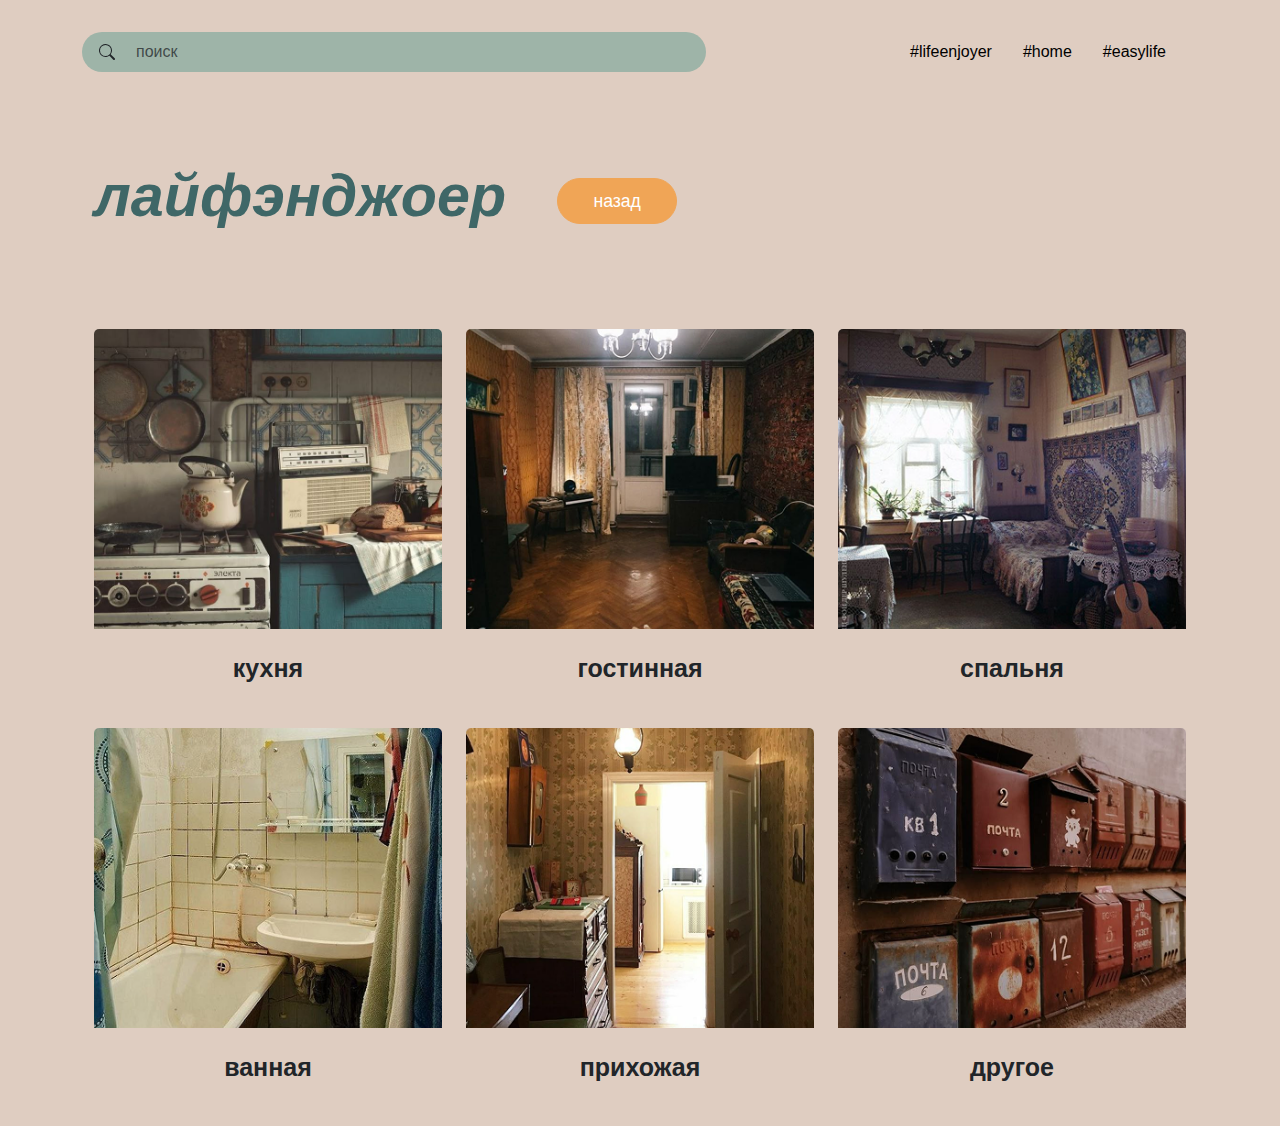
==== index.html @ c7a18bd9 "First Commit" ====
<!DOCTYPE html>
<html lang="en">
  <head>
    <meta charset="UTF-8" />
    <meta name="viewport" content="width=device-width, initial-scale=1.0" />
    <title>Responsive Bootstrap Page</title>
    <!-- Bootstrap CSS -->
    <link
      href="https://cdn.jsdelivr.net/npm/bootstrap@5.3.0/dist/css/bootstrap.min.css"
      rel="stylesheet"
    />
    <link href="style.css" rel="stylesheet" type="text/css" />
    <!-- Custom CSS -->
    <style></style>
  </head>
  <body>
    <!-- Navigation Bar -->
    <nav class="navbar mt-4 navbar-expand-lg navbar-dark">
      <div class="container">
        <button
          class="navbar-toggler"
          type="button"
          data-bs-toggle="collapse"
          data-bs-target="#navbarSupportedContent"
          aria-controls="navbarSupportedContent"
          aria-expanded="false"
          aria-label="Toggle navigation"
        >
          <span class="navbar-toggler-icon"></span>
        </button>

        <div class="collapse navbar-collapse" id="navbarSupportedContent">
          <div class="row w-100">
            <!-- Search Bar (7 columns on desktop) -->
            <div class="col-lg-7 col-md-12 search-form">
              <form class="d-flex">
                <div class="input-group custom-search-bar">
                  <span class="input-group-text search-icon">
                    <svg
                      xmlns="http://www.w3.org/2000/svg"
                      width="16"
                      height="16"
                      fill="currentColor"
                      class="bi bi-search"
                      viewBox="0 0 16 16"
                    >
                      <path
                        d="M11.742 10.344a6.5 6.5 0 1 0-1.397 1.398h-.001c.03.04.062.078.098.115l3.85 3.85a1 1 0 0 0 1.415-1.414l-3.85-3.85a1.007 1.007 0 0 0-.115-.1zM12 6.5a5.5 5.5 0 1 1-11 0 5.5 5.5 0 0 1 11 0z"
                      />
                    </svg>
                  </span>
                  <input
                    class="form-control search-input"
                    type="search"
                    placeholder="поиск"
                    aria-label="Search"
                    id="searchInput"
                  />
                  <button
                    class="btn search-btn"
                    type="submit"
                    id="searchButton"
                    style="display: none"
                  >
                    поиск
                  </button>
                </div>
              </form>
            </div>

            <!-- Navigation Links (5 columns on desktop) -->
            <div class="col-lg-5 col-md-12 nav-links">
              <ul class="navbar-nav">
                <li class="nav-item">
                  <a class="nav-link" href="#">#lifeenjoyer</a>
                </li>
                <li class="nav-item">
                  <a class="nav-link" href="#">#home</a>
                </li>
                <li class="nav-item">
                  <a class="nav-link" href="#">#easylife</a>
                </li>
              </ul>
            </div>
          </div>
        </div>
      </div>
    </nav>

    <!-- Page Content -->
    <div class="container title_section mt-4">
      <div class="container mt-4 mb-5">
        <div
          class="d-flex flex-column flex-md-row align-items-center align-items-md-baseline"
        >
          <h1 class="mb-3 mb-md-0 me-md-3">лайфэнджоер</h1>
          <a href="#" class="btn btn-custom-orange">назад</a>
        </div>
      </div>

      <div class="container mt-4 photos_section">
        <div class="row">
          <!-- Image 1 -->
          <div class="col-md-4 mb-4">
            <div class="card border-0">
              <img
                src="img/card1.png"
                class="card-img-top img-fluid"
                alt="Image 1"
              />
              <div class="card-body text-center">
                <p class="card-text">кухня</p>
              </div>
            </div>
          </div>

          <!-- Image 2 -->
          <div class="col-md-4 mb-4">
            <div class="card border-0">
              <img
                src="img/card2.png"
                class="card-img-top img-fluid"
                alt="Image 2"
              />
              <div class="card-body text-center">
                <p class="card-text">гостинная</p>
              </div>
            </div>
          </div>

          <!-- Image 3 -->
          <div class="col-md-4 mb-4">
            <div class="card border-0">
              <img
                src="img/card3.png"
                class="card-img-top img-fluid"
                alt="Image 3"
              />
              <div class="card-body text-center">
                <p class="card-text">спальня</p>
              </div>
            </div>
          </div>
        </div>

        <!-- Second Row (if needed) -->
        <div class="row">
          <!-- Image 4 -->
          <div class="col-md-4 mb-4">
            <div class="card border-0">
              <img
                src="img/card4.png"
                class="card-img-top img-fluid"
                alt="Image 4"
              />
              <div class="card-body text-center">
                <p class="card-text">ванная</p>
              </div>
            </div>
          </div>

          <!-- Image 5 -->
          <div class="col-md-4 mb-4">
            <div class="card border-0">
              <img
                src="img/card5.png"
                class="card-img-top img-fluid"
                alt="Image 5"
              />
              <div class="card-body text-center">
                <p class="card-text">прихожая</p>
              </div>
            </div>
          </div>

          <!-- Image 6 -->
          <div class="col-md-4 mb-4">
            <div class="card border-0">
              <img
                src="img/card6.png"
                class="card-img-top img-fluid"
                alt="Image 6"
              />
              <div class="card-body text-center">
                <p class="card-text">другое</p>
              </div>
            </div>
          </div>
        </div>
      </div>
    </div>

    <script src="script.js"></script>
    <!-- Bootstrap JS Bundle with Popper -->
    <script src="https://cdn.jsdelivr.net/npm/bootstrap@5.3.0/dist/js/bootstrap.bundle.min.js"></script>
  </body>
</html>
---- style.css ----
:root {
    --bg-color: #DFCDC1;
    --green: #9EB4A8;
    --font-color: black;
    --title-color: #3F6767;
    --btn-bg: #F0A556;
    --btn-bg-hover: #b57735;
}

body {
    font-family: Arial, sans-serif;
    margin: 0;
    padding: 0;
    background-color:  var(--bg-color);
    color: #333;
}

.navbar-brand {
    font-weight: bold;
}
.search-form {
    padding-right: 15px;
}
.nav-links {
    display: flex;
    justify-content: flex-end;
   
}
.nav-link {
    margin-left: 15px;
    color:var(--font-color);
}
/* Mobile adjustments */
@media (max-width: 991.98px) {
    .search-form {
        padding-right: 0;
        margin-bottom: 10px; 

       
    }
    .nav-links {
        justify-content: flex-start;
        margin-top: 10px;
    }
    .nav-link {
        margin-left: 0;
        margin-right: 15px;
    }
}

/* Search Bar Styling */
.custom-search-bar {
    background-color:  var(--green);
    border-radius: 25px !important; /* More rounded corners */
    padding: 2px;
    border: none;
    overflow: hidden; /* Ensures child elements respect the border radius */
}

.search-icon {
    background-color: transparent !important;
    border: none !important;
    padding-left: 15px; /* Add some padding to the icon */
}

.search-input {
    background-color: transparent;
    border: none !important;
    box-shadow: none !important;
    padding-left: 10px; /* Adjust input padding */
}

.search-input:focus {
    box-shadow: none;
    background-color: rgba(255,255,255,0.2);
}

.search-btn {
    background-color: var(--green);
    color: rgb(0, 0, 0);
    border: none;
    transition: all 0.3s ease;
    border-top-right-radius: 25px !important;
    border-bottom-right-radius: 25px !important;
    padding-right: 20px;
}

.search-btn:hover {
    background-color: #687E7A;
    color: white;
}


.title_section{
    padding-top:2em;
}


/* Custom orange button with hover effects */
.btn-custom-orange {
    background-color: var(--btn-bg);
    position:relative;
    border-color: var(--btn-bg);
    border-radius:50px;
    color: white;
    font-weight: 500;
    transition: all 0.3s ease;
    margin-left:2em;
    font-size: 1.1rem;
    padding: 0.5em 2em;
    top:-0.5em !important;
    
}
.btn-custom-orange:hover {
    background-color: var( --btn-bg-hover);
    border-color: var( --btn-bg-hover);
    color: white;
    transform: translateY(-1px);
    box-shadow: 0 4px 8px rgba(0,0,0,0.1);
}

.title_section h1{
    color: var(--title-color);

    font-weight: bold !important;
    font-style: italic;

    font-size: calc(2.5rem + 1.5vw);
    line-height: 1.2;
}

@media (max-width: 768px) {
    /* Mobile-specific adjustments */
    .btn-custom-orange {
        padding: 0.5rem 1rem !important;
        font-size: 0.9rem;
    }
}

.card {
    transition: transform 0.3s ease;
}
.card:hover {
    transform: translateY(-5px);
}
.card-img-top {

    object-fit: cover;
    height: 300px;
}
.card-text {
    margin-top: 5px;
    font-weight: 600;
    font-size:25px;
}

.photos_section{
    padding-top:3em;
}
.card-body {
    background-color:var(--bg-color);
}
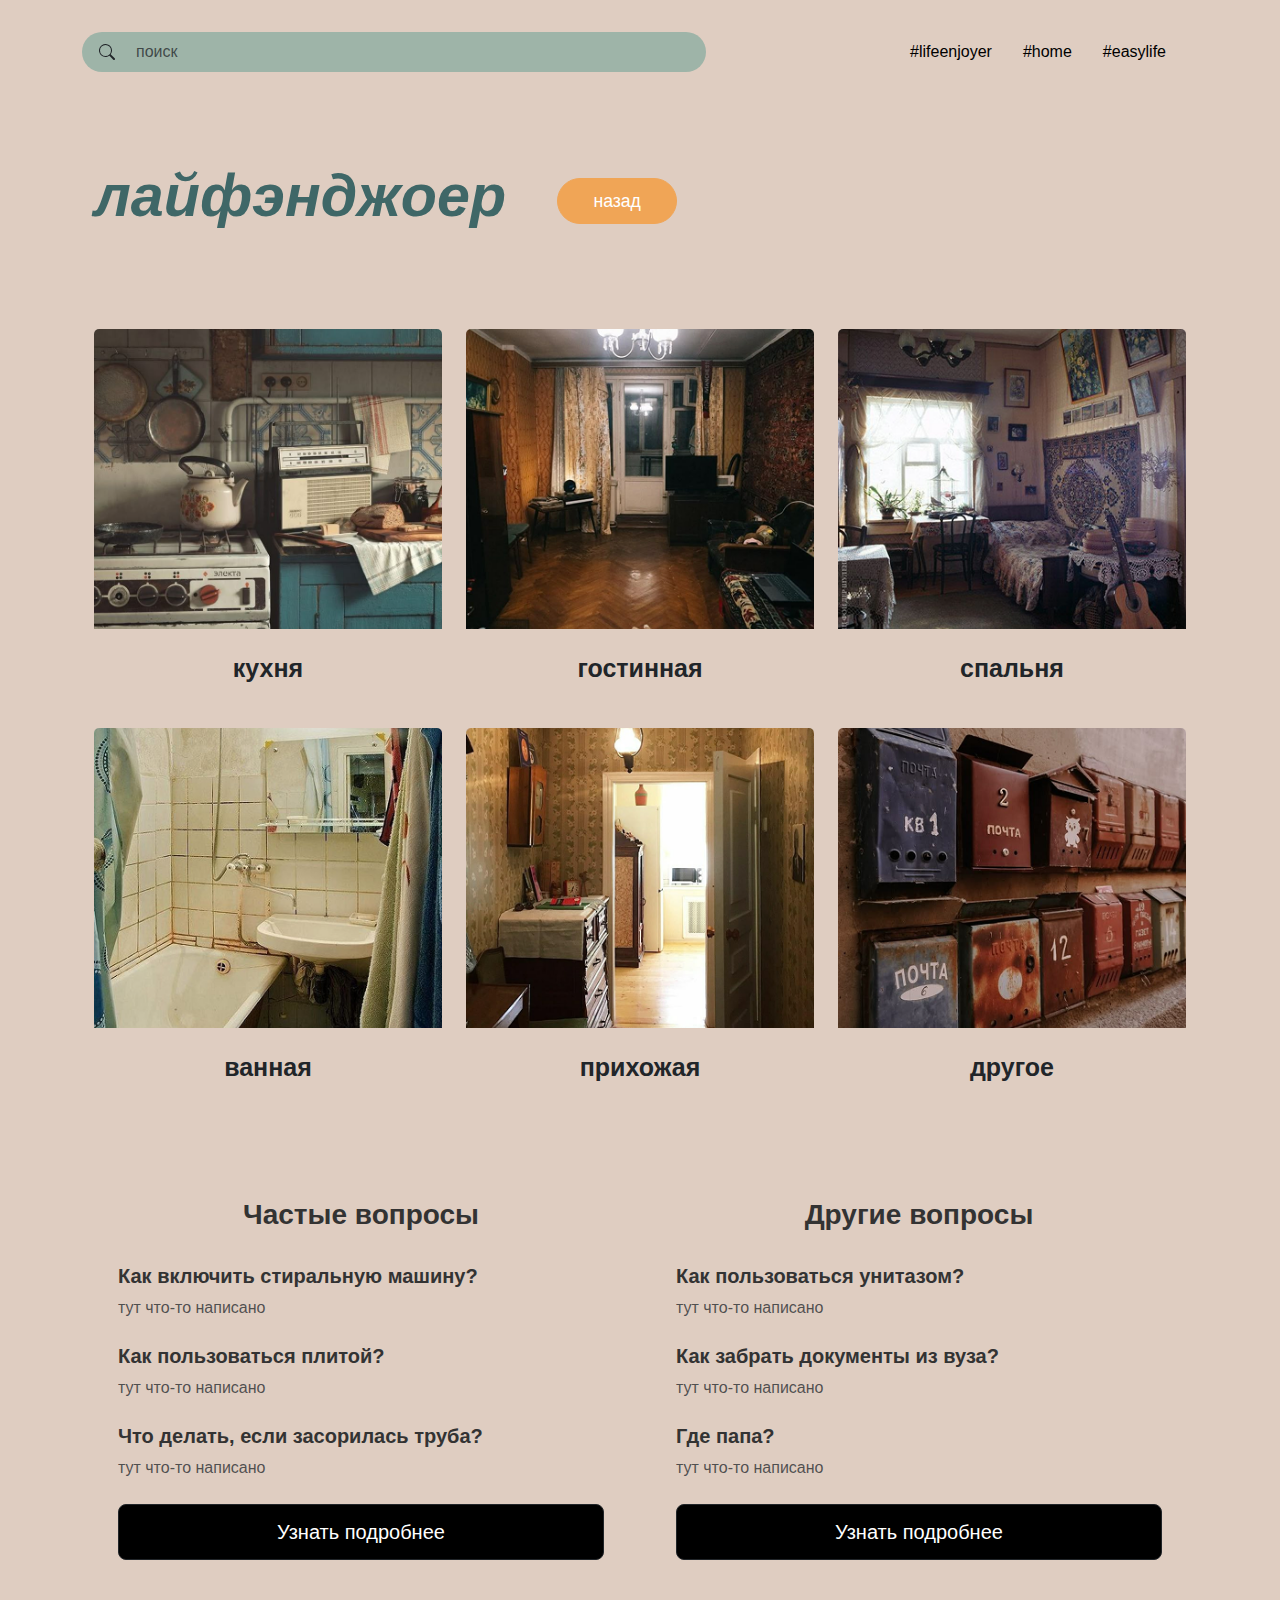
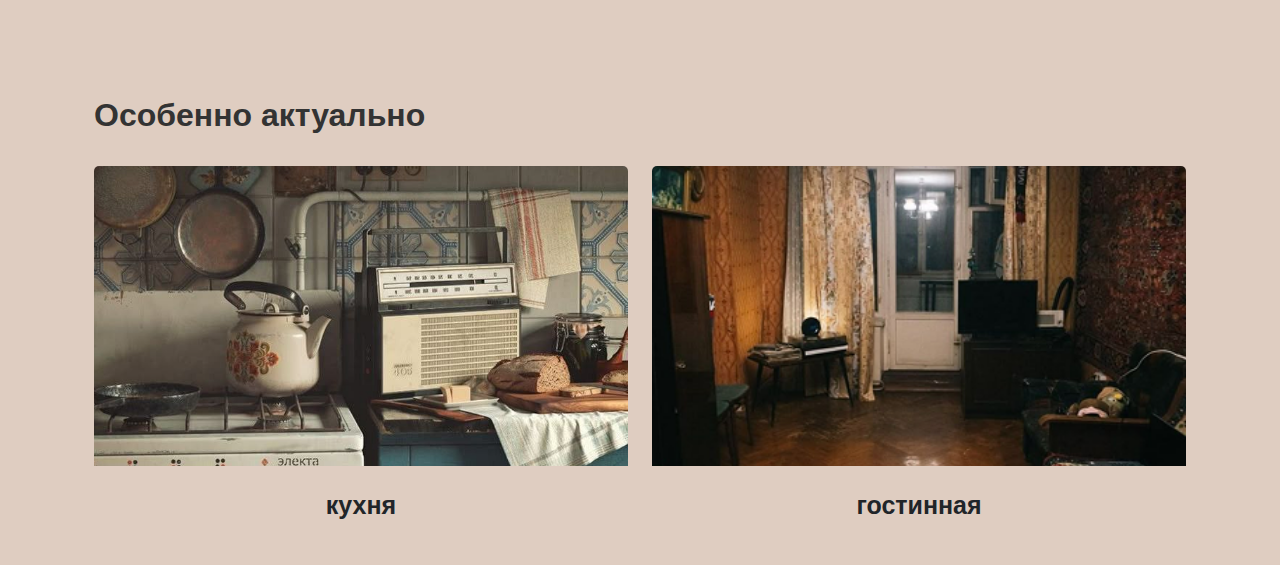
==== commit d666dc69: "new updates" ====
--- a/index.html
+++ b/index.html
@@ -3,7 +3,7 @@
   <head>
     <meta charset="UTF-8" />
     <meta name="viewport" content="width=device-width, initial-scale=1.0" />
-    <title>Responsive Bootstrap Page</title>
+    <title>Page</title>
     <!-- Bootstrap CSS -->
     <link
       href="https://cdn.jsdelivr.net/npm/bootstrap@5.3.0/dist/css/bootstrap.min.css"
@@ -89,105 +89,209 @@
 
     <!-- Page Content -->
     <div class="container title_section mt-4">
-      <div class="container mt-4 mb-5">
-        <div
-          class="d-flex flex-column flex-md-row align-items-center align-items-md-baseline"
-        >
-          <h1 class="mb-3 mb-md-0 me-md-3">лайфэнджоер</h1>
-          <a href="#" class="btn btn-custom-orange">назад</a>
-        </div>
-      </div>
-
-      <div class="container mt-4 photos_section">
-        <div class="row">
-          <!-- Image 1 -->
-          <div class="col-md-4 mb-4">
-            <div class="card border-0">
-              <img
-                src="img/card1.png"
-                class="card-img-top img-fluid"
-                alt="Image 1"
-              />
-              <div class="card-body text-center">
-                <p class="card-text">кухня</p>
-              </div>
-            </div>
-          </div>
-
-          <!-- Image 2 -->
-          <div class="col-md-4 mb-4">
-            <div class="card border-0">
-              <img
-                src="img/card2.png"
-                class="card-img-top img-fluid"
-                alt="Image 2"
-              />
-              <div class="card-body text-center">
-                <p class="card-text">гостинная</p>
-              </div>
-            </div>
-          </div>
-
-          <!-- Image 3 -->
-          <div class="col-md-4 mb-4">
-            <div class="card border-0">
-              <img
-                src="img/card3.png"
-                class="card-img-top img-fluid"
-                alt="Image 3"
-              />
-              <div class="card-body text-center">
-                <p class="card-text">спальня</p>
-              </div>
-            </div>
-          </div>
-        </div>
-
-        <!-- Second Row (if needed) -->
-        <div class="row">
-          <!-- Image 4 -->
-          <div class="col-md-4 mb-4">
-            <div class="card border-0">
-              <img
-                src="img/card4.png"
-                class="card-img-top img-fluid"
-                alt="Image 4"
-              />
-              <div class="card-body text-center">
-                <p class="card-text">ванная</p>
-              </div>
-            </div>
-          </div>
-
-          <!-- Image 5 -->
-          <div class="col-md-4 mb-4">
-            <div class="card border-0">
-              <img
-                src="img/card5.png"
-                class="card-img-top img-fluid"
-                alt="Image 5"
-              />
-              <div class="card-body text-center">
-                <p class="card-text">прихожая</p>
-              </div>
-            </div>
-          </div>
-
-          <!-- Image 6 -->
-          <div class="col-md-4 mb-4">
-            <div class="card border-0">
-              <img
-                src="img/card6.png"
-                class="card-img-top img-fluid"
-                alt="Image 6"
-              />
-              <div class="card-body text-center">
-                <p class="card-text">другое</p>
-              </div>
-            </div>
-          </div>
-        </div>
-      </div>
+      <section class="">
+        <div class="container mt-4 mb-5">
+          <div
+            class="d-flex flex-column flex-md-row align-items-center align-items-md-baseline"
+          >
+            <h1 class="mb-3 mb-md-0 me-md-3">лайфэнджоер</h1>
+            <a href="#" class="btn btn-custom-orange">назад</a>
+          </div>
+        </div>
+      </section>
+
+      <section class="">
+        <div class="container mt-4 photos_section">
+          <div class="row">
+            <!-- Image 1 -->
+            <div class="col-md-4 mb-4">
+              <div class="card border-0">
+                <img
+                  src="img/card1.png"
+                  class="card-img-top img-fluid"
+                  alt="Image 1"
+                />
+                <div class="card-body text-center">
+                  <p class="card-text">кухня</p>
+                </div>
+              </div>
+            </div>
+
+            <!-- Image 2 -->
+            <div class="col-md-4 mb-4">
+              <div class="card border-0">
+                <img
+                  src="img/card2.png"
+                  class="card-img-top img-fluid"
+                  alt="Image 2"
+                />
+                <div class="card-body text-center">
+                  <p class="card-text">гостинная</p>
+                </div>
+              </div>
+            </div>
+
+            <!-- Image 3 -->
+            <div class="col-md-4 mb-4">
+              <div class="card border-0">
+                <img
+                  src="img/card3.png"
+                  class="card-img-top img-fluid"
+                  alt="Image 3"
+                />
+                <div class="card-body text-center">
+                  <p class="card-text">спальня</p>
+                </div>
+              </div>
+            </div>
+          </div>
+
+          <!-- Second Row (if needed) -->
+          <div class="row">
+            <!-- Image 4 -->
+            <div class="col-md-4 mb-4">
+              <div class="card border-0">
+                <img
+                  src="img/card4.png"
+                  class="card-img-top img-fluid"
+                  alt="Image 4"
+                />
+                <div class="card-body text-center">
+                  <p class="card-text">ванная</p>
+                </div>
+              </div>
+            </div>
+
+            <!-- Image 5 -->
+            <div class="col-md-4 mb-4">
+              <div class="card border-0">
+                <img
+                  src="img/card5.png"
+                  class="card-img-top img-fluid"
+                  alt="Image 5"
+                />
+                <div class="card-body text-center">
+                  <p class="card-text">прихожая</p>
+                </div>
+              </div>
+            </div>
+
+            <!-- Image 6 -->
+            <div class="col-md-4 mb-4">
+              <div class="card border-0">
+                <img
+                  src="img/card6.png"
+                  class="card-img-top img-fluid"
+                  alt="Image 6"
+                />
+                <div class="card-body text-center">
+                  <p class="card-text">другое</p>
+                </div>
+              </div>
+            </div>
+          </div>
+        </div>
+      </section>
+
+      <section>
+        <div class="container mt-5">
+          <div class="row">
+            <!-- Column 1 -->
+            <div class="col-md-6 mb-4">
+              <div class="faq-column p-4">
+                <h3 class="mb-4 text-center pb-2">Частые вопросы</h3>
+
+                <!-- Question 1 -->
+                <div class="faq-item mb-4">
+                  <h5>Как включить стиральную машину?</h5>
+                  <p class="text-muted">тут что-то написано</p>
+                </div>
+
+                <!-- Question 2 -->
+                <div class="faq-item mb-4">
+                  <h5>Как пользоваться плитой?</h5>
+                  <p class="text-muted">тут что-то написано</p>
+                </div>
+
+                <!-- Question 3 -->
+                <div class="faq-item mb-4">
+                  <h5>Что делать, если засорилась труба?</h5>
+                  <p class="text-muted">тут что-то написано</p>
+                </div>
+
+                <button class="btn btn-dark btn-lg w-100">
+                  Узнать подробнее
+                </button>
+              </div>
+            </div>
+
+            <!-- Column 2 -->
+            <div class="col-md-6 mb-4">
+              <div class="faq-column p-4">
+                <h3 class="mb-4 text-center pb-2">Другие вопросы</h3>
+
+                <!-- Question 1 -->
+                <div class="faq-item mb-4">
+                  <h5>Как пользоваться унитазом?</h5>
+                  <p class="text-muted">тут что-то написано</p>
+                </div>
+
+                <!-- Question 2 -->
+                <div class="faq-item mb-4">
+                  <h5>Как забрать документы из вуза?</h5>
+                  <p class="text-muted">тут что-то написано</p>
+                </div>
+
+                <!-- Question 3 -->
+                <div class="faq-item mb-4">
+                  <h5>Где папа?</h5>
+                  <p class="text-muted">тут что-то написано</p>
+                </div>
+
+                <button class="btn btn-dark btn-lg w-100">
+                  Узнать подробнее
+                </button>
+              </div>
+            </div>
+          </div>
+        </div>
+      </section>
+
+      <section class="">
+        <div class="container mt-4 active_section">
+          <div class="row">
+            <h2>Особенно актуально</h2>
+            <!-- Image 1 -->
+            <div class="col-md-6 mb-4">
+              <div class="card border-0">
+                <img
+                  src="img/card1.png"
+                  class="card-img-top img-fluid"
+                  alt="Image 1"
+                />
+                <div class="card-body text-center">
+                  <p class="card-text">кухня</p>
+                </div>
+              </div>
+            </div>
+
+            <!-- Image 2 -->
+            <div class="col-md-6 mb-4">
+              <div class="card border-0">
+                <img
+                  src="img/card2.png"
+                  class="card-img-top img-fluid"
+                  alt="Image 2"
+                />
+                <div class="card-body text-center">
+                  <p class="card-text">гостинная</p>
+                </div>
+              </div>
+            </div>
+
+        </div>
+      </section>
+
     </div>
 
     <script src="script.js"></script>
--- a/style.css
+++ b/style.css
@@ -159,4 +159,39 @@
 }
 .card-body {
     background-color:var(--bg-color);
+}
+
+.faq-column h3{
+    font-weight: 600;
+}
+
+.faq-column h5{
+    font-weight: 600;
+}
+
+.faq-item:last-child {
+    border-bottom: none;
+}
+.btn-dark {
+    background-color: black;
+    padding: 0.75rem 0.1em;
+    font-weight: 500;
+    transition: all 0.3s ease;
+    transition:1s ease-in;
+}
+.btn-dark:hover {
+    background-color: #ffffff;
+    color:black;
+    transition:1s ease-out;
+    transform: translateY(-2px);
+}
+@media (max-width: 768px) {
+    .faq-column {
+        margin-bottom: 2rem;
+    }
+}
+.active_section h2{
+    font-weight: 600;
+    margin-top:2em;
+    margin-bottom:1em;
 }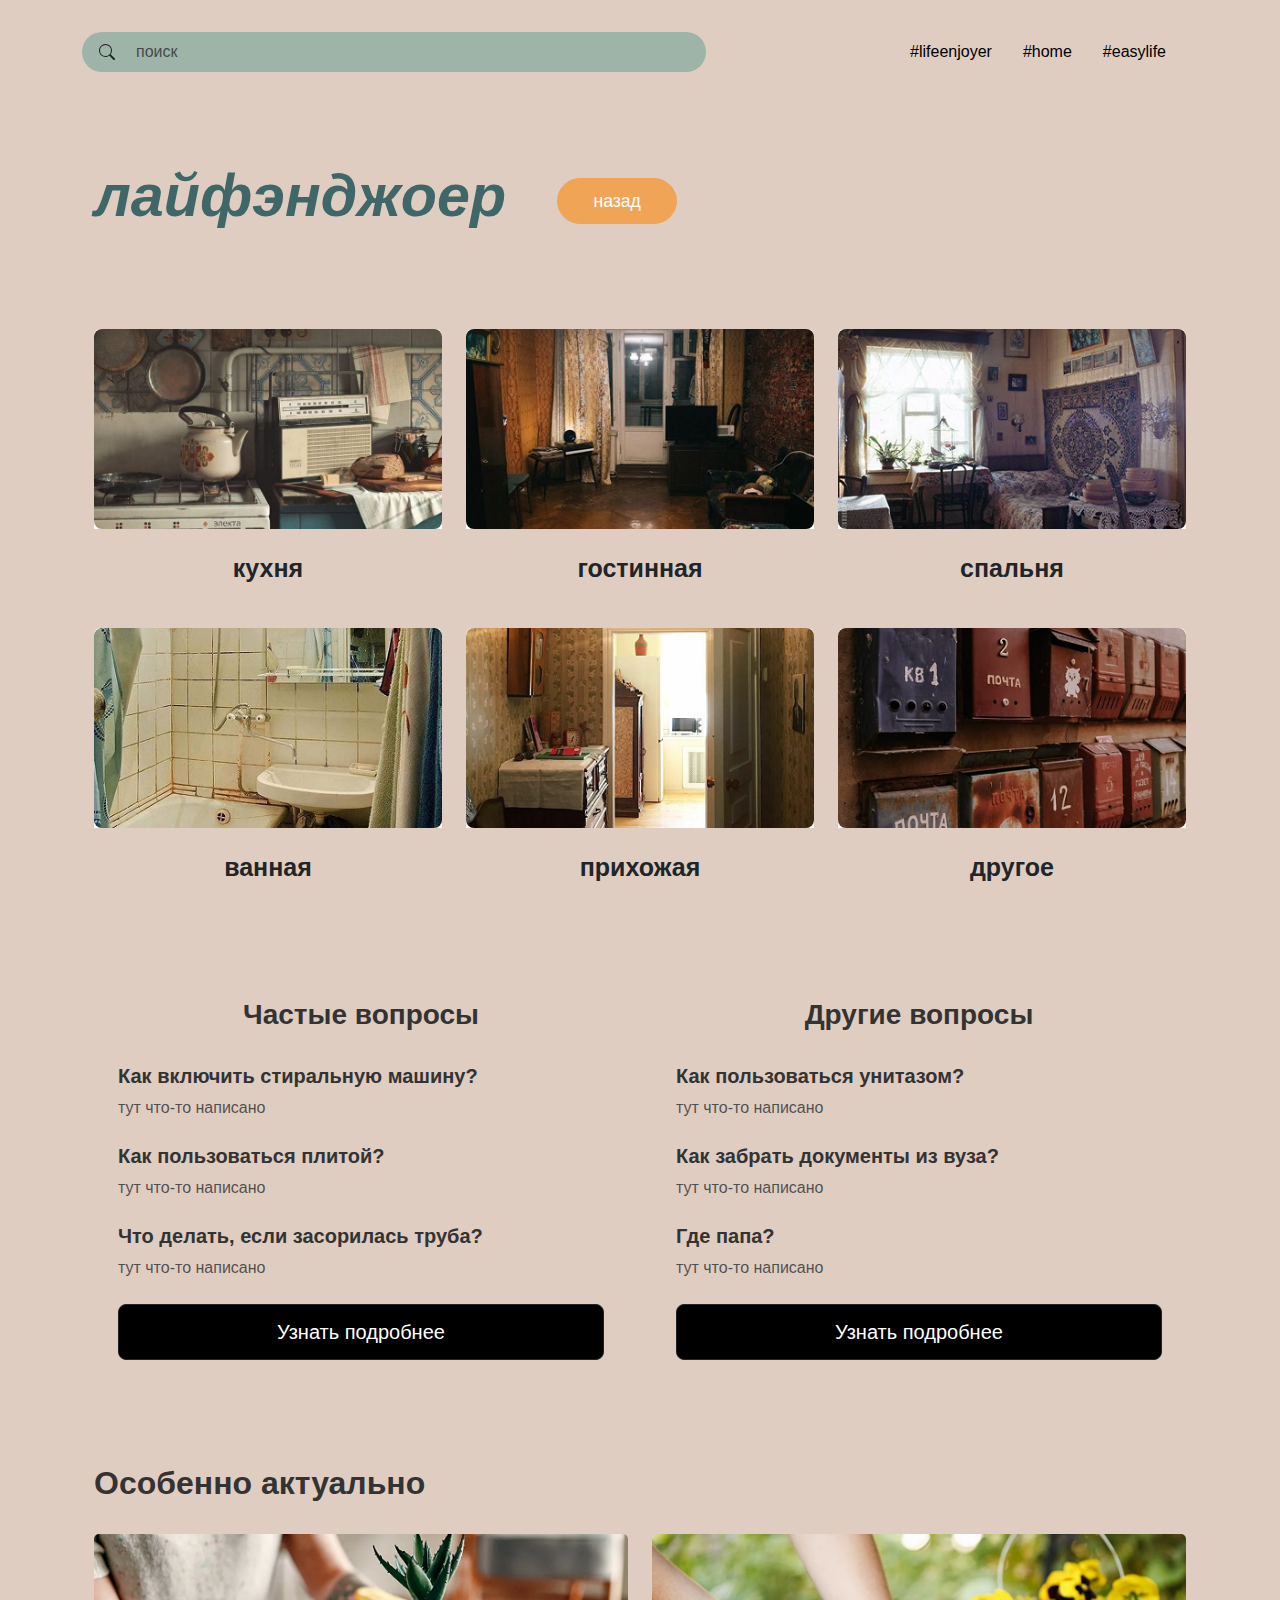
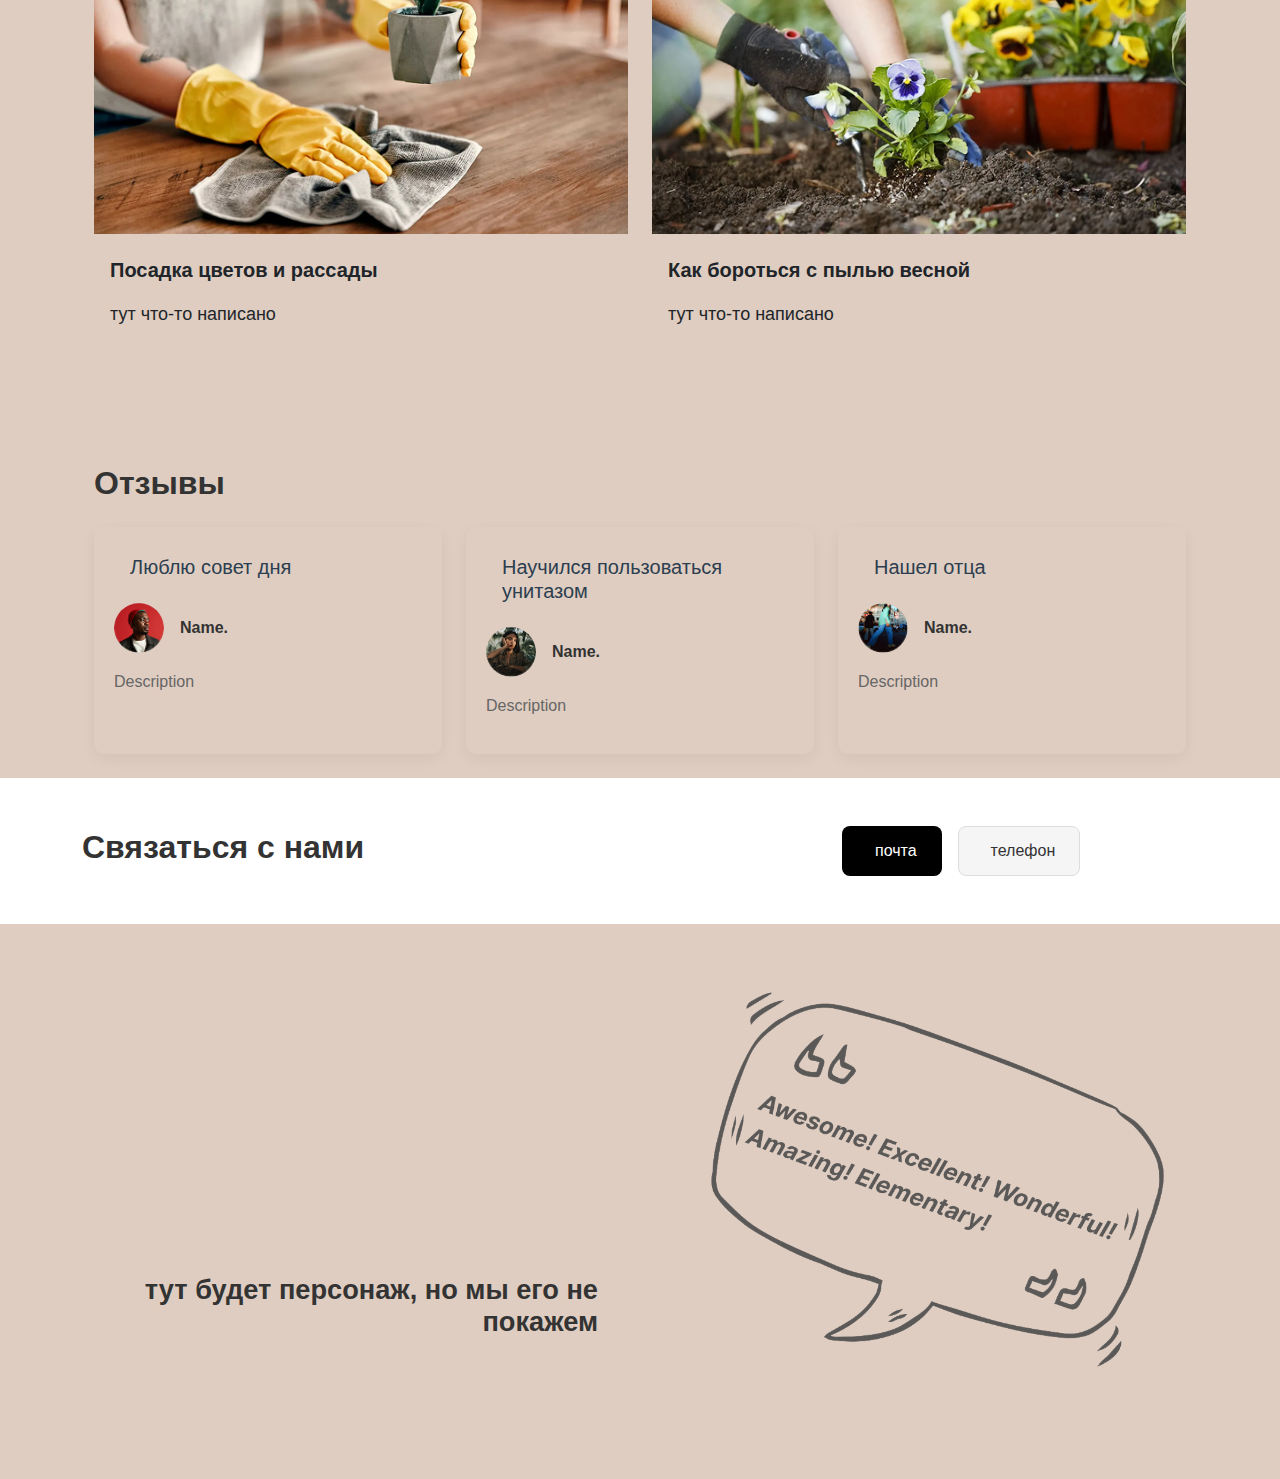
==== commit c769beaa: "Done Page" ====
--- a/index.html
+++ b/index.html
@@ -88,8 +88,8 @@
     </nav>
 
     <!-- Page Content -->
-    <div class="container title_section mt-4">
-      <section class="">
+    <div class="title_section mt-4">
+      <section class="container">
         <div class="container mt-4 mb-5">
           <div
             class="d-flex flex-column flex-md-row align-items-center align-items-md-baseline"
@@ -100,90 +100,63 @@
         </div>
       </section>
 
-      <section class="">
+      <section class="container photo-gallery">
         <div class="container mt-4 photos_section">
           <div class="row">
             <!-- Image 1 -->
-            <div class="col-md-4 mb-4">
-              <div class="card border-0">
-                <img
-                  src="img/card1.png"
-                  class="card-img-top img-fluid"
-                  alt="Image 1"
-                />
+            <div class="col-md-4 col-sm-6 col-6 mb-4">
+              <div class="card border-0">
+                <img src="img/card1.png" class="card-img-top img-fluid" alt="Кухня">
                 <div class="card-body text-center">
                   <p class="card-text">кухня</p>
                 </div>
               </div>
             </div>
-
+      
             <!-- Image 2 -->
-            <div class="col-md-4 mb-4">
-              <div class="card border-0">
-                <img
-                  src="img/card2.png"
-                  class="card-img-top img-fluid"
-                  alt="Image 2"
-                />
+            <div class="col-md-4 col-sm-6 col-6 mb-4">
+              <div class="card border-0">
+                <img src="img/card2.png" class="card-img-top img-fluid" alt="Гостинная">
                 <div class="card-body text-center">
                   <p class="card-text">гостинная</p>
                 </div>
               </div>
             </div>
-
+      
             <!-- Image 3 -->
-            <div class="col-md-4 mb-4">
-              <div class="card border-0">
-                <img
-                  src="img/card3.png"
-                  class="card-img-top img-fluid"
-                  alt="Image 3"
-                />
+            <div class="col-md-4 col-sm-6 col-6 mb-4">
+              <div class="card border-0">
+                <img src="img/card3.png" class="card-img-top img-fluid" alt="Спальня">
                 <div class="card-body text-center">
                   <p class="card-text">спальня</p>
                 </div>
               </div>
             </div>
-          </div>
-
-          <!-- Second Row (if needed) -->
-          <div class="row">
+      
             <!-- Image 4 -->
-            <div class="col-md-4 mb-4">
-              <div class="card border-0">
-                <img
-                  src="img/card4.png"
-                  class="card-img-top img-fluid"
-                  alt="Image 4"
-                />
+            <div class="col-md-4 col-sm-6 col-6 mb-4">
+              <div class="card border-0">
+                <img src="img/card4.png" class="card-img-top img-fluid" alt="Ванная">
                 <div class="card-body text-center">
                   <p class="card-text">ванная</p>
                 </div>
               </div>
             </div>
-
+      
             <!-- Image 5 -->
-            <div class="col-md-4 mb-4">
-              <div class="card border-0">
-                <img
-                  src="img/card5.png"
-                  class="card-img-top img-fluid"
-                  alt="Image 5"
-                />
+            <div class="col-md-4 col-sm-6 col-6 mb-4">
+              <div class="card border-0">
+                <img src="img/card5.png" class="card-img-top img-fluid" alt="Прихожая">
                 <div class="card-body text-center">
                   <p class="card-text">прихожая</p>
                 </div>
               </div>
             </div>
-
+      
             <!-- Image 6 -->
-            <div class="col-md-4 mb-4">
-              <div class="card border-0">
-                <img
-                  src="img/card6.png"
-                  class="card-img-top img-fluid"
-                  alt="Image 6"
-                />
+            <div class="col-md-4 col-sm-6 col-6 mb-4">
+              <div class="card border-0">
+                <img src="img/card6.png" class="card-img-top img-fluid" alt="Другое">
                 <div class="card-body text-center">
                   <p class="card-text">другое</p>
                 </div>
@@ -193,7 +166,7 @@
         </div>
       </section>
 
-      <section>
+      <section class="container">
         <div class="container mt-5">
           <div class="row">
             <!-- Column 1 -->
@@ -257,38 +230,139 @@
         </div>
       </section>
 
-      <section class="">
+      <section class="container">
         <div class="container mt-4 active_section">
           <div class="row">
             <h2>Особенно актуально</h2>
             <!-- Image 1 -->
-            <div class="col-md-6 mb-4">
+            <div class="col-md-6 col-sm-6 col-xs-6 mb-4">
               <div class="card border-0">
                 <img
-                  src="img/card1.png"
+                  src="img/card7.png"
                   class="card-img-top img-fluid"
                   alt="Image 1"
                 />
                 <div class="card-body text-center">
-                  <p class="card-text">кухня</p>
+                  <p class="card-text text-left">Посадка цветов и рассады</p>
+                  <p class="text-para">тут что-то написано</p>
                 </div>
               </div>
             </div>
 
             <!-- Image 2 -->
-            <div class="col-md-6 mb-4">
+            <div class="col-md-6 col-sm-6 col-xs-6 mb-4">
               <div class="card border-0">
                 <img
-                  src="img/card2.png"
+                  src="img/card8.png"
                   class="card-img-top img-fluid"
                   alt="Image 2"
                 />
                 <div class="card-body text-center">
-                  <p class="card-text">гостинная</p>
-                </div>
-              </div>
-            </div>
-
+                  <p class="card-text text-left">Как бороться с пылью весной</p>
+                  <p class="text-para">тут что-то написано</p>
+                </div>
+              </div>
+            </div>
+
+        </div>
+      </section>
+
+      <section class="container reviews-section">
+        <div class="container mt-5 active_section">
+          <div class="row">
+            <h2 class="mb-4">Отзывы</h2>
+            
+            <!-- Review Card 1 -->
+            <div class="col-lg-4 col-md-6 mb-4">
+              <div class="review-card card border-0 h-100">
+                <div class="card-header bg-transparent border-0">
+                  <h3 class="card-title">Люблю совет дня</h3>
+                </div>
+                <div class="card-body p-0">
+                  <div class="d-flex align-items-center mb-3">
+                    <img src="img/avatar1.png" class="review-avatar rounded-circle me-3" alt="Reviewer 1">
+                    <span class="review-name">Name.</span>
+                  </div>
+                  <p class="review-text">Description</p>
+                </div>
+              </div>
+            </div>
+      
+            <!-- Review Card 2 -->
+            <div class="col-lg-4 col-md-6 mb-4">
+              <div class="review-card card border-0 h-100">
+                <div class="card-header bg-transparent border-0">
+                  <h3 class="card-title">Научился пользоваться унитазом</h3>
+                </div>
+                <div class="card-body p-0">
+                  <div class="d-flex align-items-center mb-3">
+                    <img src="img/avatar2.png" class="review-avatar rounded-circle me-3" alt="Reviewer 2">
+                    <span class="review-name">Name.</span>
+                  </div>
+                  <p class="review-text">Description</p>
+                </div>
+              </div>
+            </div>
+      
+            <!-- Review Card 3 -->
+            <div class="col-lg-4 col-md-6 mb-4">
+              <div class="review-card card border-0 h-100">
+                <div class="card-header bg-transparent border-0">
+                  <h3 class="card-title">Нашел отца</h3>
+                </div>
+                <div class="card-body p-0">
+                  <div class="d-flex align-items-center mb-3">
+                    <img src="img/avatar3.png" class="review-avatar rounded-circle me-3" alt="Reviewer 3">
+                    <span class="review-name">Name.</span>
+                  </div>
+                  <p class="review-text">Description</p>
+                </div>
+              </div>
+            </div>
+          </div>
+        </div>
+      </section>
+
+      <section class="contact-section py-5">
+        <div class="container">
+          <div class="row align-items-center">
+            <!-- Left Side - Text -->
+            <div class="col-md-8 mb-4 mb-md-0">
+              <h2 class="contact-heading">Связаться с нами</h2>
+            </div>
+            
+            <!-- Right Side - Buttons -->
+            <div class="col-md-4">
+              <div class="d-flex flex-column flex-sm-row gap-3">
+                <!-- Email Button -->
+                <a href="mailto:example@domain.com" class="btn btn-email">
+                  <i class="fas fa-envelope me-2"></i>почта
+                </a>
+                
+                <!-- Phone Button -->
+                <a href="tel:+1234567890" class="btn btn-phone">
+                  <i class="fas fa-phone-alt me-2"></i>телефон
+                </a>
+              </div>
+            </div>
+          </div>
+
+        </div>
+      </section>
+
+      <section class="character-section py-5">
+        <div class="container">
+          <div class="row align-items-center">
+            <!-- Text Column -->
+            <div class="col-md-6 order-md-1 order-2">
+              <h2 class="character-text">тут будет персонаж, но мы его не покажем</h2>
+            </div>
+            
+            <!-- Image Column -->
+            <div class="col-md-6 order-md-2 order-1 mb-4 mb-md-0">
+              <img src="img/banner.png" class="character-banner img-fluid" alt="Promotional banner">
+            </div>
+          </div>
         </div>
       </section>
 
--- a/style.css
+++ b/style.css
@@ -1,197 +1,368 @@
 :root {
-    --bg-color: #DFCDC1;
-    --green: #9EB4A8;
-    --font-color: black;
-    --title-color: #3F6767;
-    --btn-bg: #F0A556;
-    --btn-bg-hover: #b57735;
+  --bg-color: #dfcdc1;
+  --green: #9eb4a8;
+  --font-color: black;
+  --title-color: #3f6767;
+  --btn-bg: #f0a556;
+  --btn-bg-hover: #b57735;
 }
 
 body {
-    font-family: Arial, sans-serif;
-    margin: 0;
-    padding: 0;
-    background-color:  var(--bg-color);
-    color: #333;
+  font-family: Arial, sans-serif;
+  margin: 0;
+  padding: 0;
+  background-color: var(--bg-color);
+  color: #333;
 }
 
 .navbar-brand {
-    font-weight: bold;
+  font-weight: bold;
 }
 .search-form {
-    padding-right: 15px;
+  padding-right: 15px;
 }
 .nav-links {
-    display: flex;
-    justify-content: flex-end;
-   
+  display: flex;
+  justify-content: flex-end;
 }
 .nav-link {
-    margin-left: 15px;
-    color:var(--font-color);
-}
+  margin-left: 15px;
+  color: var(--font-color);
+}
+
+/* Search Bar Styling */
+.custom-search-bar {
+  background-color: var(--green);
+  border-radius: 25px !important; /* More rounded corners */
+  padding: 2px;
+  border: none;
+  overflow: hidden; /* Ensures child elements respect the border radius */
+}
+
+.search-icon {
+  background-color: transparent !important;
+  border: none !important;
+  padding-left: 15px; /* Add some padding to the icon */
+}
+
+.search-input {
+  background-color: transparent;
+  border: none !important;
+  box-shadow: none !important;
+  padding-left: 10px; /* Adjust input padding */
+}
+
+.search-input:focus {
+  box-shadow: none;
+  background-color: rgba(255, 255, 255, 0.2);
+}
+
+.search-btn {
+  background-color: var(--green);
+  color: rgb(0, 0, 0);
+  border: none;
+  transition: all 0.3s ease;
+  border-top-right-radius: 25px !important;
+  border-bottom-right-radius: 25px !important;
+  padding-right: 20px;
+}
+
+.search-btn:hover {
+  background-color: #687e7a;
+  color: white;
+}
+
+.title_section {
+  padding-top: 2em;
+}
+
+/* Custom orange button with hover effects */
+.btn-custom-orange {
+  background-color: var(--btn-bg);
+  position: relative;
+  border-color: var(--btn-bg);
+  border-radius: 50px;
+  color: white;
+  font-weight: 500;
+  transition: all 0.3s ease;
+  margin-left: 2em;
+  font-size: 1.1rem;
+  padding: 0.5em 2em;
+  top: -0.5em !important;
+}
+.btn-custom-orange:hover {
+  background-color: var(--btn-bg-hover);
+  border-color: var(--btn-bg-hover);
+  color: white;
+  transform: translateY(-1px);
+  box-shadow: 0 4px 8px rgba(0, 0, 0, 0.1);
+}
+
 /* Mobile adjustments */
 @media (max-width: 991.98px) {
-    .search-form {
-        padding-right: 0;
-        margin-bottom: 10px; 
-
-       
-    }
-    .nav-links {
-        justify-content: flex-start;
-        margin-top: 10px;
-    }
-    .nav-link {
-        margin-left: 0;
-        margin-right: 15px;
-    }
-}
-
-/* Search Bar Styling */
-.custom-search-bar {
-    background-color:  var(--green);
-    border-radius: 25px !important; /* More rounded corners */
-    padding: 2px;
-    border: none;
-    overflow: hidden; /* Ensures child elements respect the border radius */
-}
-
-.search-icon {
-    background-color: transparent !important;
-    border: none !important;
-    padding-left: 15px; /* Add some padding to the icon */
-}
-
-.search-input {
-    background-color: transparent;
-    border: none !important;
-    box-shadow: none !important;
-    padding-left: 10px; /* Adjust input padding */
-}
-
-.search-input:focus {
-    box-shadow: none;
-    background-color: rgba(255,255,255,0.2);
-}
-
-.search-btn {
-    background-color: var(--green);
-    color: rgb(0, 0, 0);
-    border: none;
-    transition: all 0.3s ease;
-    border-top-right-radius: 25px !important;
-    border-bottom-right-radius: 25px !important;
-    padding-right: 20px;
-}
-
-.search-btn:hover {
-    background-color: #687E7A;
+  .search-form {
+    padding-right: 0;
+    margin-bottom: 10px;
+  }
+  .navbar-dark {
+    position: relative;
+    background-color: var(--title-color);
     color: white;
-}
-
-
-.title_section{
-    padding-top:2em;
-}
-
-
-/* Custom orange button with hover effects */
-.btn-custom-orange {
-    background-color: var(--btn-bg);
-    position:relative;
-    border-color: var(--btn-bg);
-    border-radius:50px;
+    top: -1.5em;
+  }
+  .nav-links {
+    justify-content: flex-start;
+    margin-top: 10px;
+  }
+  .nav-link {
+    margin-left: 0;
+    margin-right: 15px;
+  }
+
+  .btn-custom-orange {
+    position: relative;
+
+    border-radius: 10px;
     color: white;
     font-weight: 500;
     transition: all 0.3s ease;
-    margin-left:2em;
+
     font-size: 1.1rem;
     padding: 0.5em 2em;
-    top:-0.5em !important;
+    top: -0.5em !important;
+  }
+}
+
+.title_section h1 {
+  color: var(--title-color);
+
+  font-weight: bold !important;
+  font-style: italic;
+
+  font-size: calc(2.5rem + 1.5vw);
+  line-height: 1.2;
+}
+
+@media (max-width: 768px) {
+  /* Mobile-specific adjustments */
+  .btn-custom-orange {
+    padding: 0.5rem 1rem !important;
+    font-size: 0.9rem;
+  }
+}
+
+.card {
+  transition: transform 0.3s ease;
+}
+.card:hover {
+  transform: translateY(-5px);
+}
+.card-img-top {
+  object-fit: cover;
+  height: 300px;
+}
+.card-text {
+  margin-top: 5px;
+  font-weight: 600;
+  font-size: 25px;
+}
+
+.photos_section {
+  padding-top: 3em;
+}
+.card-body {
+  background-color: var(--bg-color);
+}
+
+.faq-column h3 {
+  font-weight: 600;
+}
+
+.faq-column h5 {
+  font-weight: 600;
+}
+
+.faq-item:last-child {
+  border-bottom: none;
+}
+.btn-dark {
+  background-color: black;
+  padding: 0.75rem 0.1em;
+  font-weight: 500;
+  transition: all 0.3s ease;
+  transition: 1s ease-in;
+}
+.btn-dark:hover {
+  background-color: #ffffff;
+  color: black;
+  transition: 1s ease-out;
+  transform: translateY(-2px);
+}
+@media (max-width: 768px) {
+  .faq-column {
+    margin-bottom: 2rem;
+  }
+}
+.active_section h2 {
+  font-weight: 600;
+  margin-top: 1em;
+  margin-bottom: 1em;
+}
+
+.active_section .card-text {
+  margin-top: 5px;
+  font-weight: 600;
+  text-align: left;
+  font-size: 20px;
+}
+
+.active_section .text-para {
+  text-align: left;
+  font-size: 18px;
+}
+
+.reviews-section {
+}
+.review-card {
+  transition: transform 0.3s ease;
+  padding: 20px;
+  background: var(--bg-color);
+  border-radius: 10px !important;
+  box-shadow: 0 5px 15px rgba(0, 0, 0, 0.05);
+}
+.review-card:hover {
+  transform: translateY(-5px);
+}
+.review-avatar {
+  width: 50px;
+  height: 50px;
+  object-fit: cover;
+}
+.review-name {
+  font-weight: 600;
+  color: #333;
+}
+.review-text {
+  color: #666;
+  line-height: 1.6;
+}
+.card-title {
+  font-size: 1.25rem;
+  color: #2c3e50;
+  margin-bottom: 1rem;
+}
+@media (max-width: 767px) {
+  .review-card {
+    margin-bottom: 20px;
+  }
+}
+
+.photo-gallery .card {
+  transition: transform 0.3s ease;
+}
+.photo-gallery .card:hover {
+  transform: translateY(-5px);
+}
+.photo-gallery .card-img-top {
+  border-radius: 8px;
+  object-fit: cover;
+  height: 200px;
+}
+@media (max-width: 767px) {
+  .photo-gallery .card-img-top {
+    height: 150px;
+  }
+}
+
+
+.contact-section {
+  background-color: white;
+}
+
+.contact-heading {
+  font-size: 2rem;
+  font-weight: 600;
+  color: #333;
+}
+
+.btn-email {
+  background-color: #000;
+  color: white;
+  padding: 12px 24px;
+  border-radius: 8px;
+  font-weight: 500;
+  transition: all 0.3s ease;
+}
+
+.btn-email:hover {
+  background-color: #333;
+  color: white;
+  transform: translateY(-2px);
+}
+
+.btn-phone {
+  background-color: whitesmoke;
+  color: #333;
+  padding: 12px 24px;
+  border-radius: 8px;
+  font-weight: 500;
+  transition: all 0.3s ease;
+  border: 1px solid #ddd;
+}
+
+.btn-phone:hover {
+  background-color: #e8e8e8;
+  transform: translateY(-2px);
+}
+
+@media (max-width: 767px) {
+  .contact-heading {
+    font-size: 1.5rem;
+    text-align: center;
+  }
+
+  .d-flex {
+    justify-content: center;
+  }
+}
+.character-section {
+  }
+  
+  .character-text {
+    text-align: right;
+    margin-top: 10px;
+    padding: 30px;
+    font-size: 1.7rem;
+    font-weight: 600;
+  }
+  
+  .character-banner {
+    width: 100%;
+    max-width: 750px;
+    height: auto;
+    display: block;
+    margin-left: auto;
+  }
+  
+  @media (max-width: 767px) {
+    .character-text {
+      text-align: center;
+      margin-top: 2em !important;
+      padding: 0 15px;
+      font-size: 1.2rem;
+    }
     
-}
-.btn-custom-orange:hover {
-    background-color: var( --btn-bg-hover);
-    border-color: var( --btn-bg-hover);
-    color: white;
-    transform: translateY(-1px);
-    box-shadow: 0 4px 8px rgba(0,0,0,0.1);
-}
-
-.title_section h1{
-    color: var(--title-color);
-
-    font-weight: bold !important;
-    font-style: italic;
-
-    font-size: calc(2.5rem + 1.5vw);
-    line-height: 1.2;
-}
-
-@media (max-width: 768px) {
-    /* Mobile-specific adjustments */
-    .btn-custom-orange {
-        padding: 0.5rem 1rem !important;
-        font-size: 0.9rem;
+    .character-banner {
+      margin: 0 auto;
     }
-}
-
-.card {
-    transition: transform 0.3s ease;
-}
-.card:hover {
-    transform: translateY(-5px);
-}
-.card-img-top {
-
-    object-fit: cover;
-    height: 300px;
-}
-.card-text {
-    margin-top: 5px;
-    font-weight: 600;
-    font-size:25px;
-}
-
-.photos_section{
-    padding-top:3em;
-}
-.card-body {
-    background-color:var(--bg-color);
-}
-
-.faq-column h3{
-    font-weight: 600;
-}
-
-.faq-column h5{
-    font-weight: 600;
-}
-
-.faq-item:last-child {
-    border-bottom: none;
-}
-.btn-dark {
-    background-color: black;
-    padding: 0.75rem 0.1em;
-    font-weight: 500;
-    transition: all 0.3s ease;
-    transition:1s ease-in;
-}
-.btn-dark:hover {
-    background-color: #ffffff;
-    color:black;
-    transition:1s ease-out;
-    transform: translateY(-2px);
-}
-@media (max-width: 768px) {
-    .faq-column {
-        margin-bottom: 2rem;
+    
+    .row {
+      flex-direction: column-reverse;
     }
-}
-.active_section h2{
-    font-weight: 600;
-    margin-top:2em;
-    margin-bottom:1em;
-}+  }
+  
+  @media (min-width: 768px) {
+    .character-text {
+      margin-top: 8em;
+    }
+  }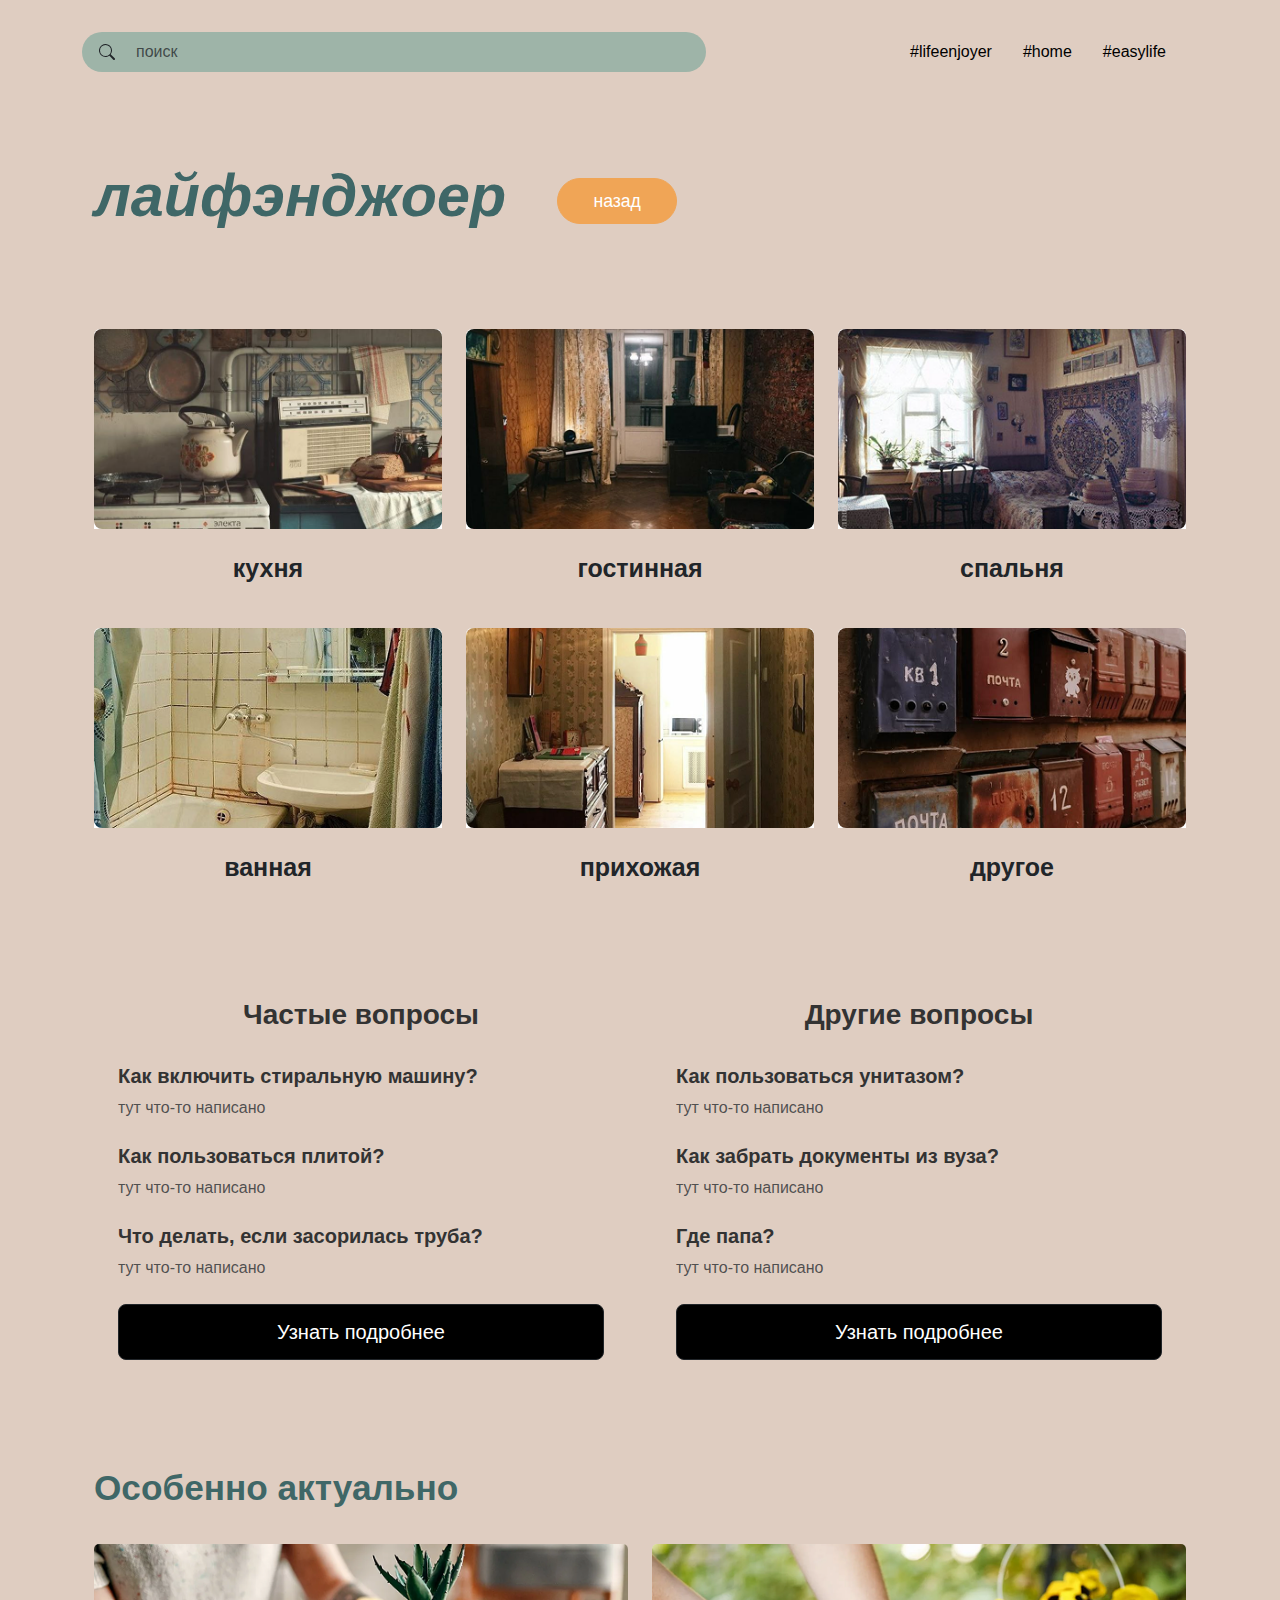
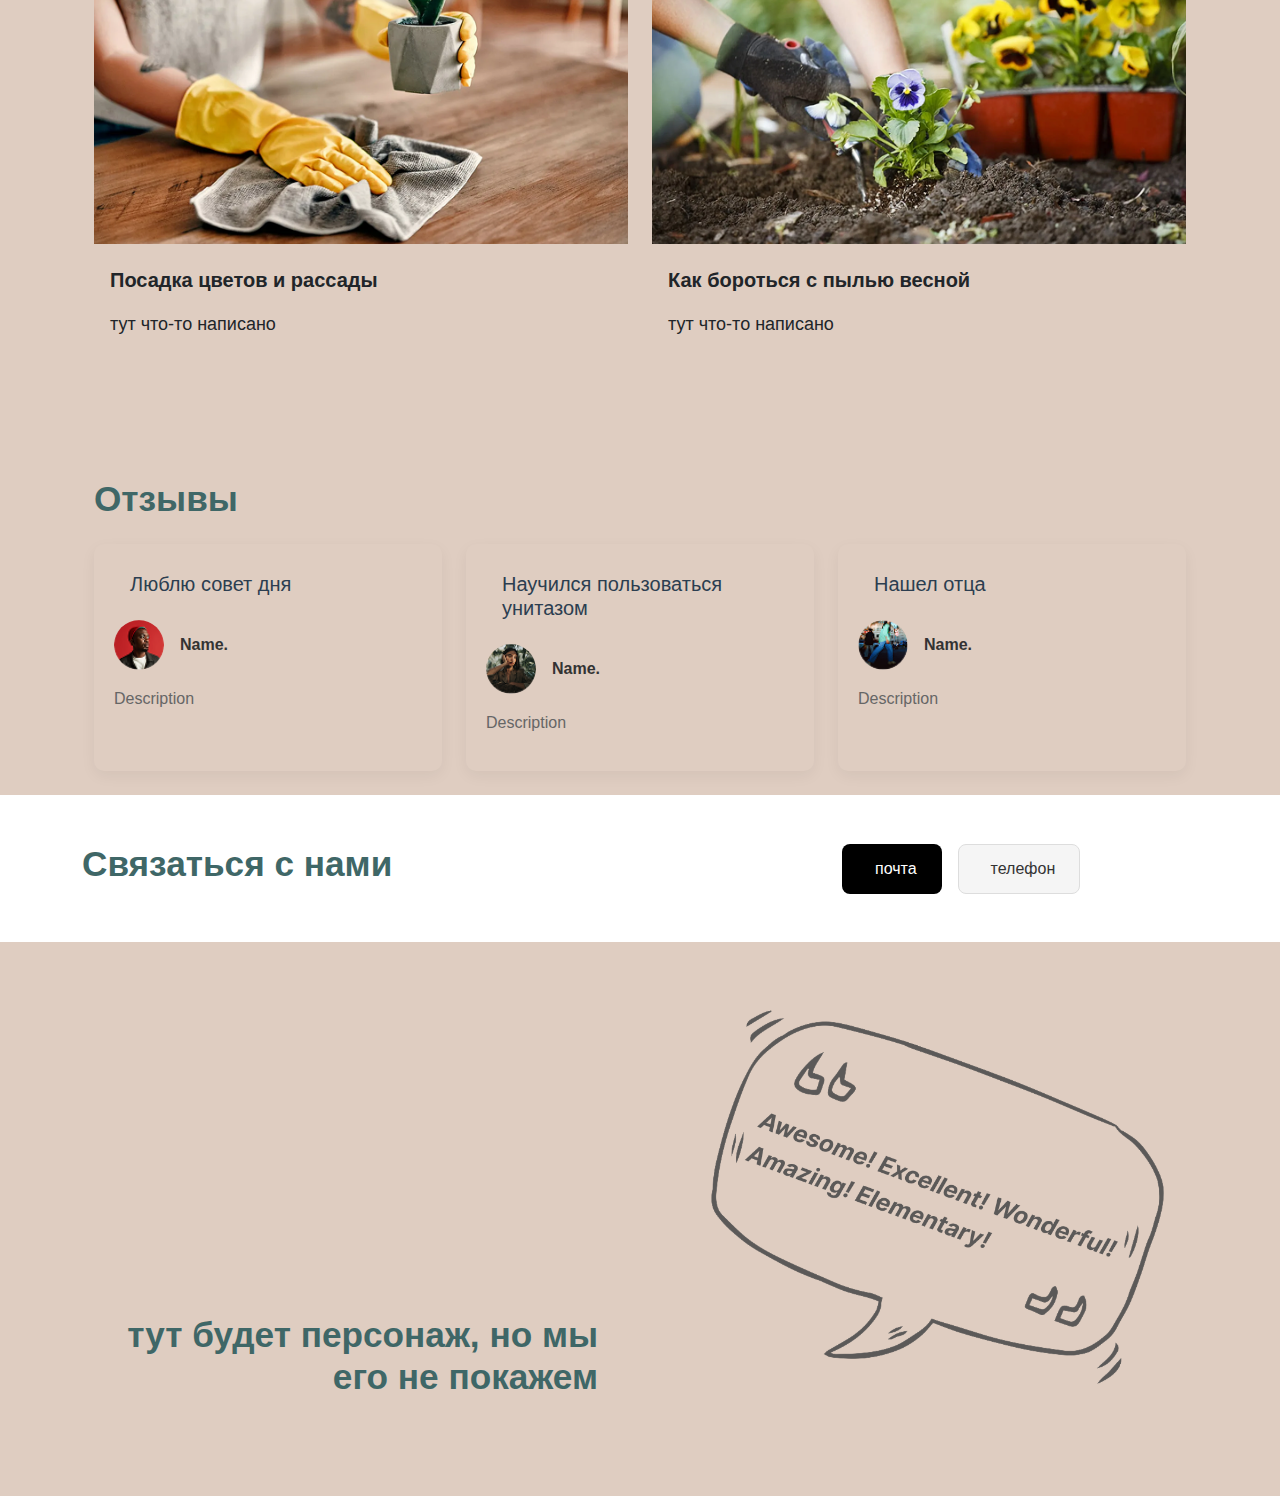
==== commit 2bdccc3d: "Page2" ====
--- a/index.html
+++ b/index.html
@@ -75,7 +75,7 @@
                   <a class="nav-link" href="#">#lifeenjoyer</a>
                 </li>
                 <li class="nav-item">
-                  <a class="nav-link" href="#">#home</a>
+                  <a class="nav-link" href="index2.html">#home</a>
                 </li>
                 <li class="nav-item">
                   <a class="nav-link" href="#">#easylife</a>
@@ -350,17 +350,17 @@
         </div>
       </section>
 
-      <section class="character-section py-5">
+      <section class="character-sections py-5">
         <div class="container">
           <div class="row align-items-center">
             <!-- Text Column -->
             <div class="col-md-6 order-md-1 order-2">
-              <h2 class="character-text">тут будет персонаж, но мы его не покажем</h2>
+              <h2 class="characters-text">тут будет персонаж, но мы его не покажем</h2>
             </div>
             
             <!-- Image Column -->
             <div class="col-md-6 order-md-2 order-1 mb-4 mb-md-0">
-              <img src="img/banner.png" class="character-banner img-fluid" alt="Promotional banner">
+              <img src="img/banner.png" class="characters-banner img-fluid" alt="Promotional banner">
             </div>
           </div>
         </div>
--- a/style.css
+++ b/style.css
@@ -103,6 +103,7 @@
   .search-form {
     padding-right: 0;
     margin-bottom: 10px;
+    margin-top: 15px;
   }
   .navbar-dark {
     position: relative;
@@ -115,8 +116,9 @@
     margin-top: 10px;
   }
   .nav-link {
-    margin-left: 0;
+    margin-left: 10;
     margin-right: 15px;
+    color: white;
   }
 
   .btn-custom-orange {
@@ -140,6 +142,15 @@
   font-style: italic;
 
   font-size: calc(2.5rem + 1.5vw);
+  line-height: 1.2;
+}
+
+.title_section h2 {
+  color: var(--title-color);
+
+  font-weight: bold !important;
+
+  font-size: calc(1.0rem + 1.5vw);
   line-height: 1.2;
 }
 
@@ -325,44 +336,43 @@
     justify-content: center;
   }
 }
-.character-section {
+.characters-section {
+    background-color: #fff;
   }
   
-  .character-text {
+  .characters-text {
     text-align: right;
-    margin-top: 10px;
+    margin-top: 0;
     padding: 30px;
     font-size: 1.7rem;
     font-weight: 600;
   }
   
-  .character-banner {
+  .characters-banner {
     width: 100%;
-    max-width: 750px;
+    max-width: 700px;
     height: auto;
     display: block;
     margin-left: auto;
   }
   
   @media (max-width: 767px) {
-    .character-text {
+    .characters-text {
       text-align: center;
-      margin-top: 2em !important;
+      margin-top: -2em !important;
       padding: 0 15px;
       font-size: 1.2rem;
     }
     
-    .character-banner {
+    .characters-banner {
       margin: 0 auto;
     }
     
-    .row {
-      flex-direction: column-reverse;
-    }
+   
   }
   
   @media (min-width: 768px) {
-    .character-text {
+    .characters-text {
       margin-top: 8em;
     }
   }